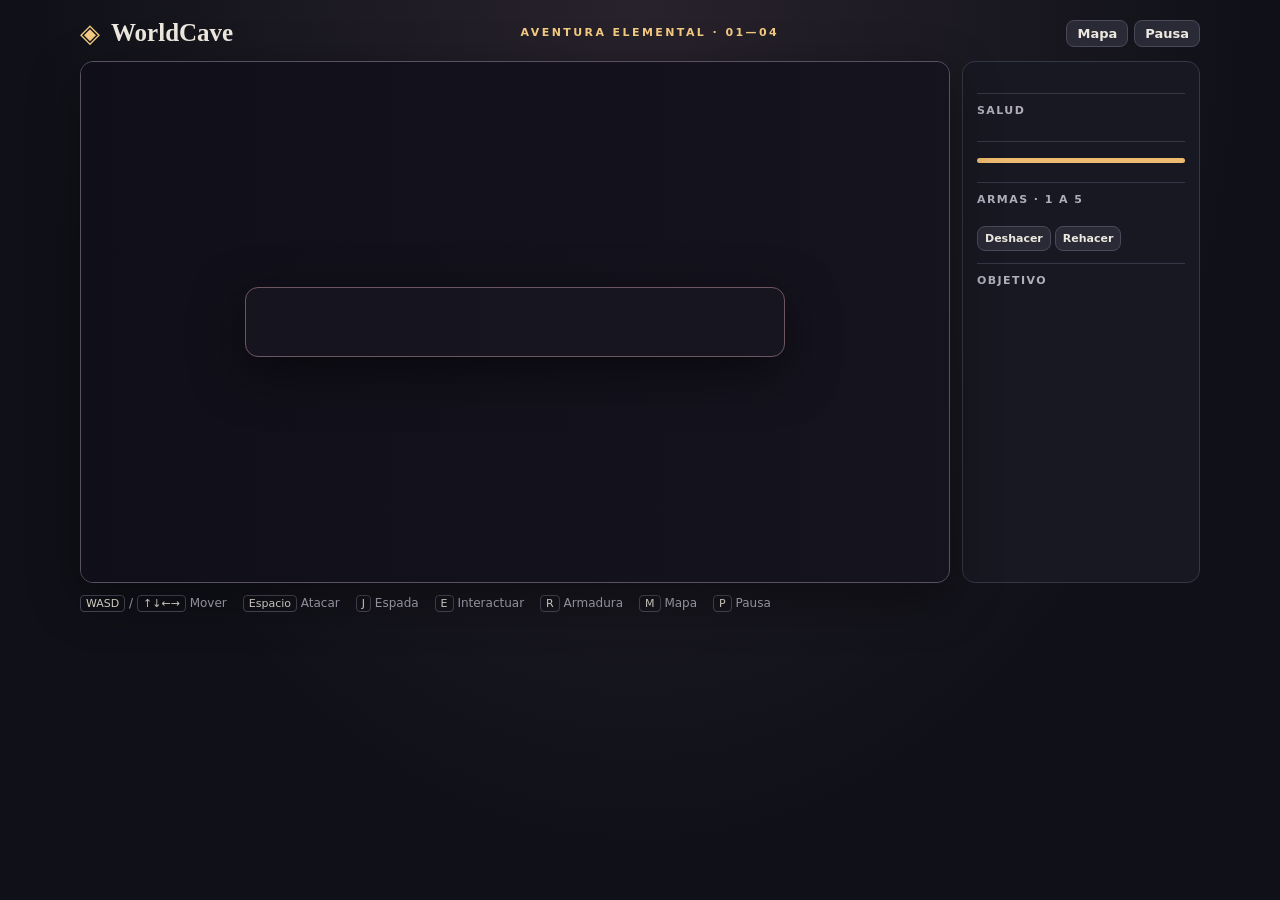
==== index.html @ fee8a946 "Extrae la matriz dispersa de obstáculos" ====
<!doctype html>
<html lang="es">
<head>
<meta charset="utf-8">
<meta name="viewport" content="width=device-width, initial-scale=1">
<title>WorldCave — Los cuatro elementos</title>
<link rel="stylesheet" href="styles.css">
</head>
<body><main>
<header><div class="brand"><span class="sigil">◈</span> WorldCave</div><span class="tag">Aventura elemental · 01—04</span><div class="tools"><button id="map" aria-label="Mostrar u ocultar minimapa">Mapa</button><button id="pause">Pausa</button></div></header>
<div class="board">
<div class="stage"><canvas id="game" width="900" height="540" aria-label="Mapa del juego WorldCave"></canvas><div class="overlay" id="overlay"><div class="dialog" id="dialog"></div></div></div>
<aside>
<div><div class="eyebrow" id="area"></div><h2 id="name"></h2><div class="trail" id="player"></div></div>
<div class="stat"><div class="label">Salud</div><div class="hearts" id="hearts"></div><div class="life" id="lives"></div></div>
<div class="stat"><div class="label" id="score"></div><div class="xp"><i id="xp"></i></div><div class="trail" id="rank"></div></div>
<div class="stat"><div class="label">Armas · 1 a 5</div><div class="inventory" id="weapons"></div><div class="trail" id="armor"></div><div class="inventory" id="armorList"></div><div class="inventory"><button id="undo" title="Deshacer equipamiento (Z)">Deshacer</button><button id="redo" title="Rehacer equipamiento (Y)">Rehacer</button></div></div>
<div class="stat"><div class="label">Objetivo</div><p class="mission" id="mission"></p><div class="trail" id="hint"></div></div>
</aside></div>
<div class="touch"><div><button data-key="arrowleft" aria-label="Izquierda">◀</button><button data-key="arrowup" aria-label="Arriba">▲</button><button data-key="arrowdown" aria-label="Abajo">▼</button><button data-key="arrowright" aria-label="Derecha">▶</button></div><div><button data-key=" ">Atacar</button><button data-key="e">Usar</button></div></div>
<div class="foot"><span><kbd>WASD</kbd> / <kbd>↑↓←→</kbd> Mover</span><span><kbd>Espacio</kbd> Atacar</span><span><kbd>J</kbd> Espada</span><span><kbd>E</kbd> Interactuar</span><span><kbd>R</kbd> Armadura</span><span><kbd>M</kbd> Mapa</span><span><kbd>P</kbd> Pausa</span></div>
</main>
<script src="estructuras/cola-prioridad.js"></script>
<script src="estructuras/pila.js"></script>
<script src="estructuras/matriz-dispersa.js"></script>
<script src="game.js"></script></body></html>
---- styles.css ----
:root{color-scheme:dark;--ink:#111219;--panel:#191b24;--gold:#f4cb82;--text:#eee9df;--muted:#b1adbd;--line:#363746}
*{box-sizing:border-box}body{margin:0;background:radial-gradient(ellipse at top,#28222b,#101118 67%);color:var(--text);font:15px/1.45 system-ui,sans-serif;min-height:100vh}
main{width:min(1120px,96vw);margin:0 auto;padding:18px 0 22px}header{display:flex;justify-content:space-between;align-items:center;gap:12px;margin-bottom:13px}
.brand{display:flex;align-items:center;gap:11px;font:700 25px Georgia,serif}.sigil{color:var(--gold);font:26px system-ui}.tag,.eyebrow{color:var(--gold);font-size:11px;letter-spacing:.22em;font-weight:800;text-transform:uppercase}
button{background:#292a36;color:var(--text);border:1px solid #4b4959;border-radius:8px;padding:8px 13px;cursor:pointer;font:700 13px system-ui;touch-action:manipulation}
button:hover{background:#3a3947}button:focus-visible{outline:2px solid #fff;outline-offset:2px}button.primary{background:var(--gold);color:#241b17;border-color:#ffe0a7}button.primary:hover{background:#ffe1a8}button:disabled{opacity:.48;cursor:default}
.board{display:grid;grid-template-columns:minmax(0,1fr) 238px;gap:12px}.stage{position:relative;overflow:hidden;border:1px solid #595061;border-radius:13px;background:#171520;aspect-ratio: 5/3;box-shadow:0 16px 50px #0006}canvas{display:block;width:100%;height:100%}
.overlay{position:absolute;inset:0;display:grid;place-items:center;background:linear-gradient(90deg,#100f19ed,#13111c70);overflow:auto;padding:12px}.overlay[hidden]{display:none}.dialog{width:min(540px,94%);padding:clamp(12px,3vw,34px);background:#171520e8;border:1px solid #6d5661;border-radius:13px;box-shadow:0 15px 50px #0008}
h1,h2,p{margin:0}h1{font:700 clamp(28px,5.5vw,63px)/.98 Georgia,serif;letter-spacing:-.05em;margin:7px 0;color:#fff4dd}h2{font:700 22px Georgia,serif;margin:5px 0}p{color:var(--muted)}.subtitle{color:var(--gold);font:italic clamp(14px,2.5vw,22px) Georgia,serif;margin-bottom:10px}.actions{display:flex;gap:8px;flex-wrap:wrap;margin-top:13px}
aside{border:1px solid var(--line);border-radius:13px;background:#171821;padding:14px;display:flex;flex-direction:column;gap:12px}.stat{border-top:1px solid var(--line);padding-top:9px}.label{color:var(--muted);font-size:11px;letter-spacing:.13em;text-transform:uppercase;font-weight:750}.hearts{display:flex;gap:3px;margin:5px 0;color:#fb788b;font-size:19px}.heart{position:relative;color:#4c3948;line-height:1}.heart i{font-style:normal;position:absolute;inset:0 auto 0 0;overflow:hidden;color:#fb788b}.life{color:var(--gold);font-size:13px}.xp{height:5px;background:#34323e;border-radius:9px;margin:7px 0;overflow:hidden}.xp i{display:block;height:100%;background:#edbb70}
.inventory{display:flex;gap:4px;flex-wrap:wrap;margin-top:6px}.inventory button{padding:5px 7px;font-size:11px}.inventory button.on{border-color:var(--gold);color:var(--gold)}.tip{font-size:12px}.mission{font-size:13px;color:var(--text);min-height:36px}.trail{color:var(--muted);font-size:11px;margin-top:3px}.foot{display:flex;gap:10px 16px;flex-wrap:wrap;align-items:center;margin-top:12px;color:var(--muted);font-size:12px}kbd{border:1px solid #4a4857;border-radius:4px;padding:1px 5px;color:var(--text);font:11px system-ui}.touch{display:none}.tools{display:flex;gap:6px}.tools button{padding:5px 10px}
@media(max-width:840px){.board{grid-template-columns:1fr}aside{display:grid;grid-template-columns:1fr 1fr}.tag{display:none}}
@media(pointer:coarse){.touch{display:flex;justify-content:space-between;gap:6px;margin-top:9px;touch-action:none}.touch div{display:flex;gap:5px}.touch button{min-height:41px;padding:7px 10px;touch-action:none}}
@media(max-width:480px){main{padding-top:8px}aside{padding:10px;gap:7px}.dialog{padding:9px 12px}.dialog p{font-size:12px}.dialog .actions{margin-top:6px}.dialog button{padding:6px 9px}.subtitle{margin-bottom:4px}}
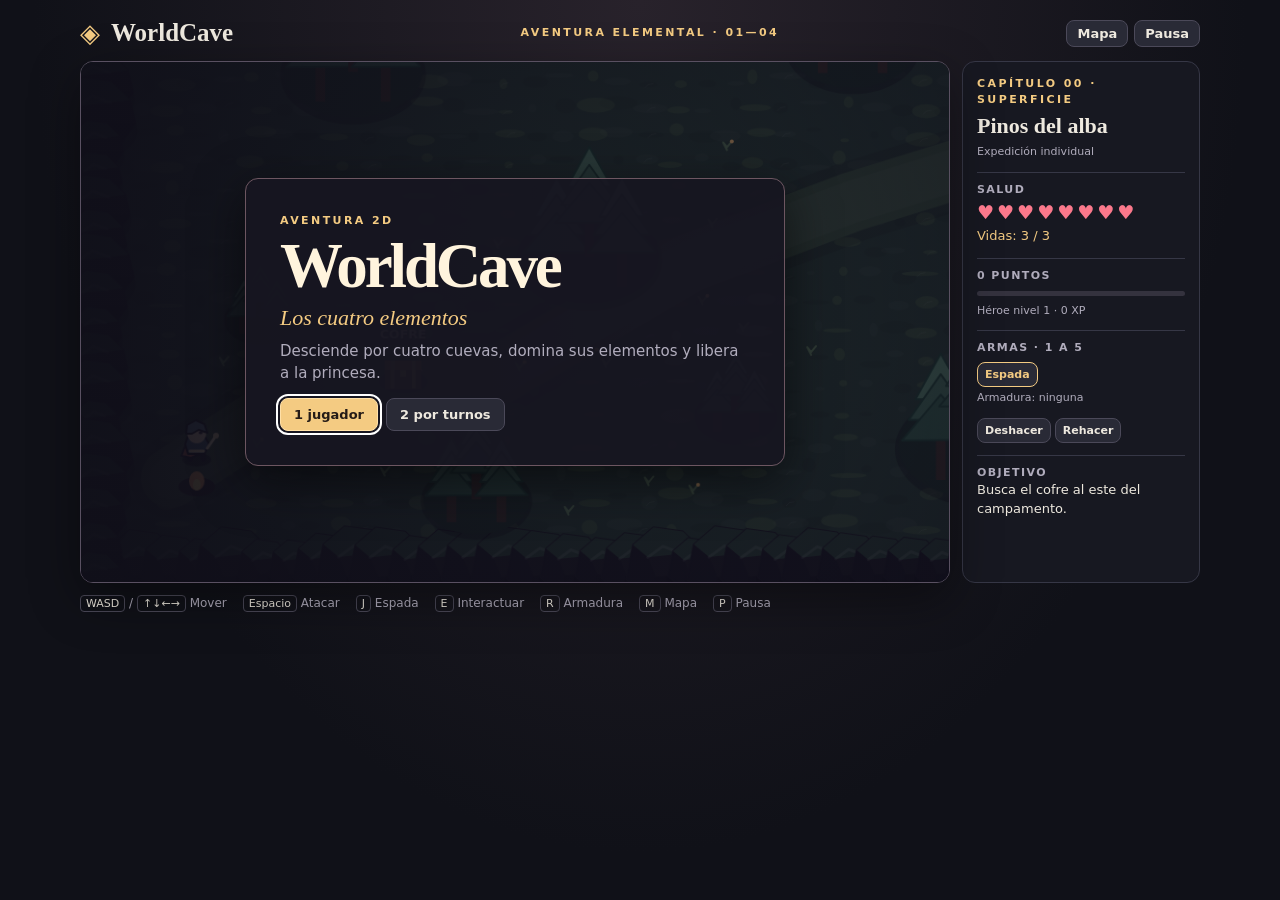
==== commit d9d65581: "Extrae la pila LIFO para deshacer y rehacer" ====
--- a/index.html
+++ b/index.html
@@ -22,6 +22,5 @@
 </main>
 <script src="estructuras/cola-prioridad.js"></script>
 <script src="estructuras/pila.js"></script>
-<script src="estructuras/matriz-dispersa.js"></script>
 <script src="game.js"></script></body></html>
 
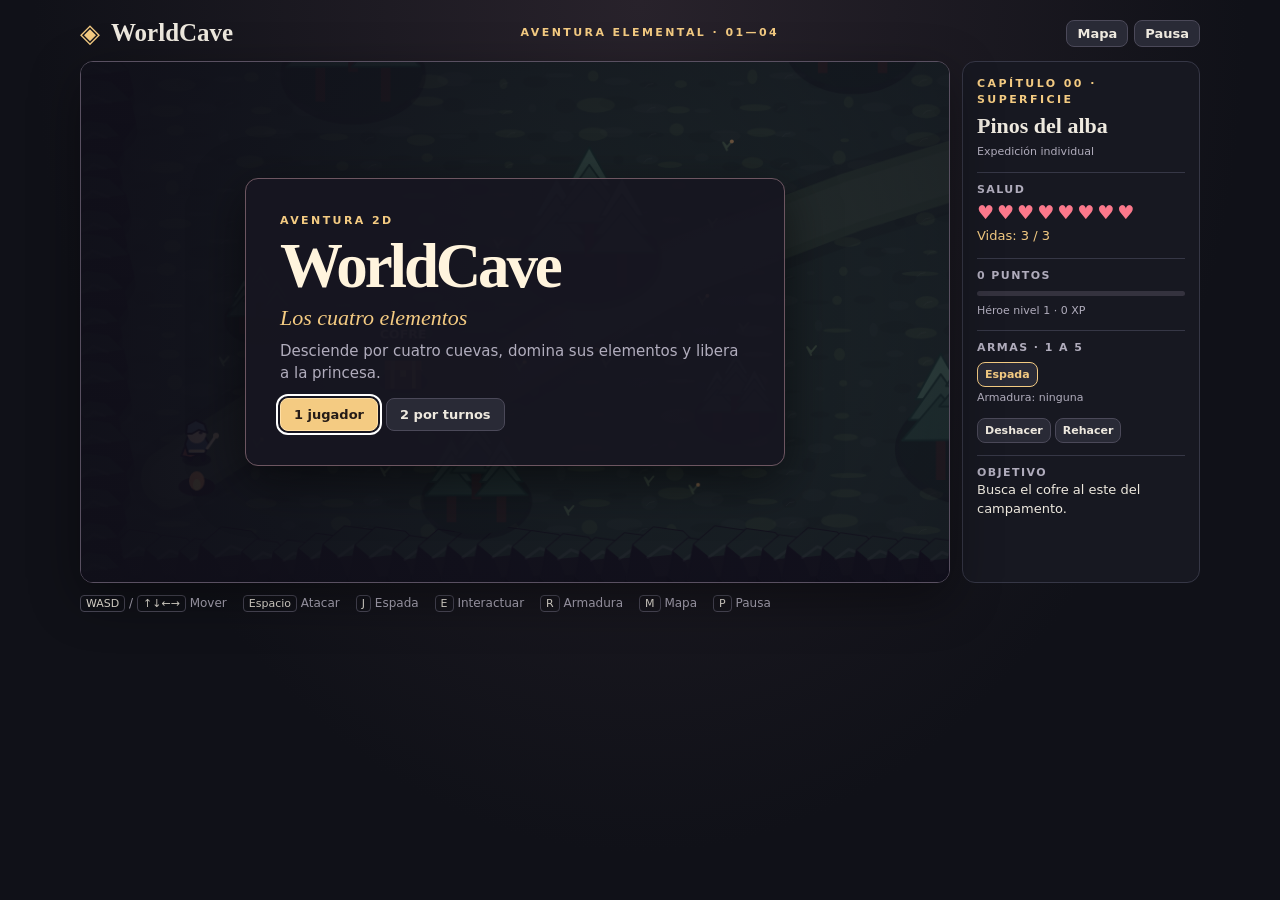
==== commit ec27a07a: "Extrae la búsqueda del grafo de adyacencia" ====
--- a/index.html
+++ b/index.html
@@ -22,5 +22,7 @@
 </main>
 <script src="estructuras/cola-prioridad.js"></script>
 <script src="estructuras/pila.js"></script>
+<script src="estructuras/matriz-dispersa.js"></script>
+<script src="estructuras/grafo-adyacencia.js"></script>
 <script src="game.js"></script></body></html>
 
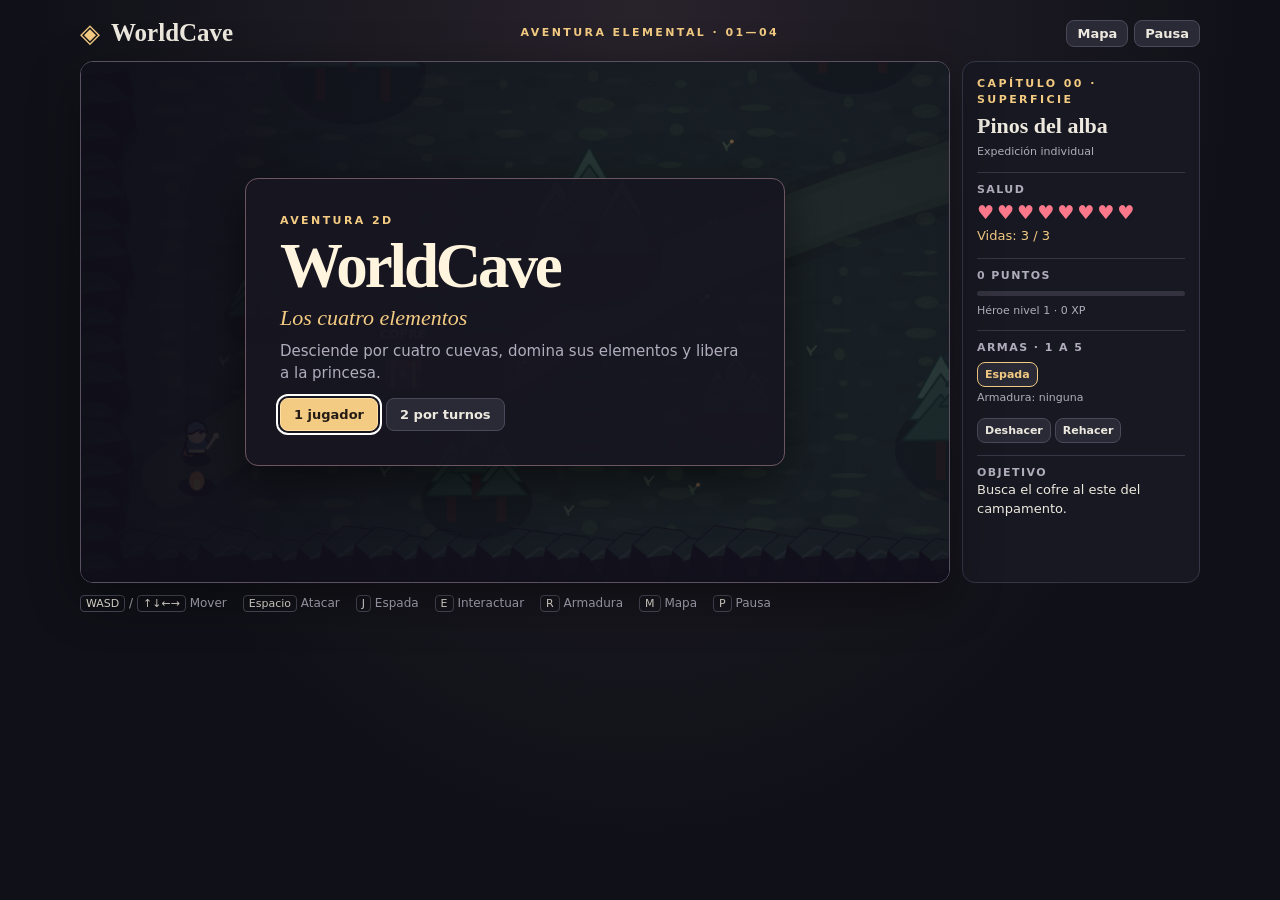
==== commit 61a7c7ed: "Extrae la actualización del contador de puntaje" ====
--- a/index.html
+++ b/index.html
@@ -24,5 +24,6 @@
 <script src="estructuras/pila.js"></script>
 <script src="estructuras/matriz-dispersa.js"></script>
 <script src="estructuras/grafo-adyacencia.js"></script>
+<script src="estructuras/contador-puntaje.js"></script>
 <script src="game.js"></script></body></html>
 
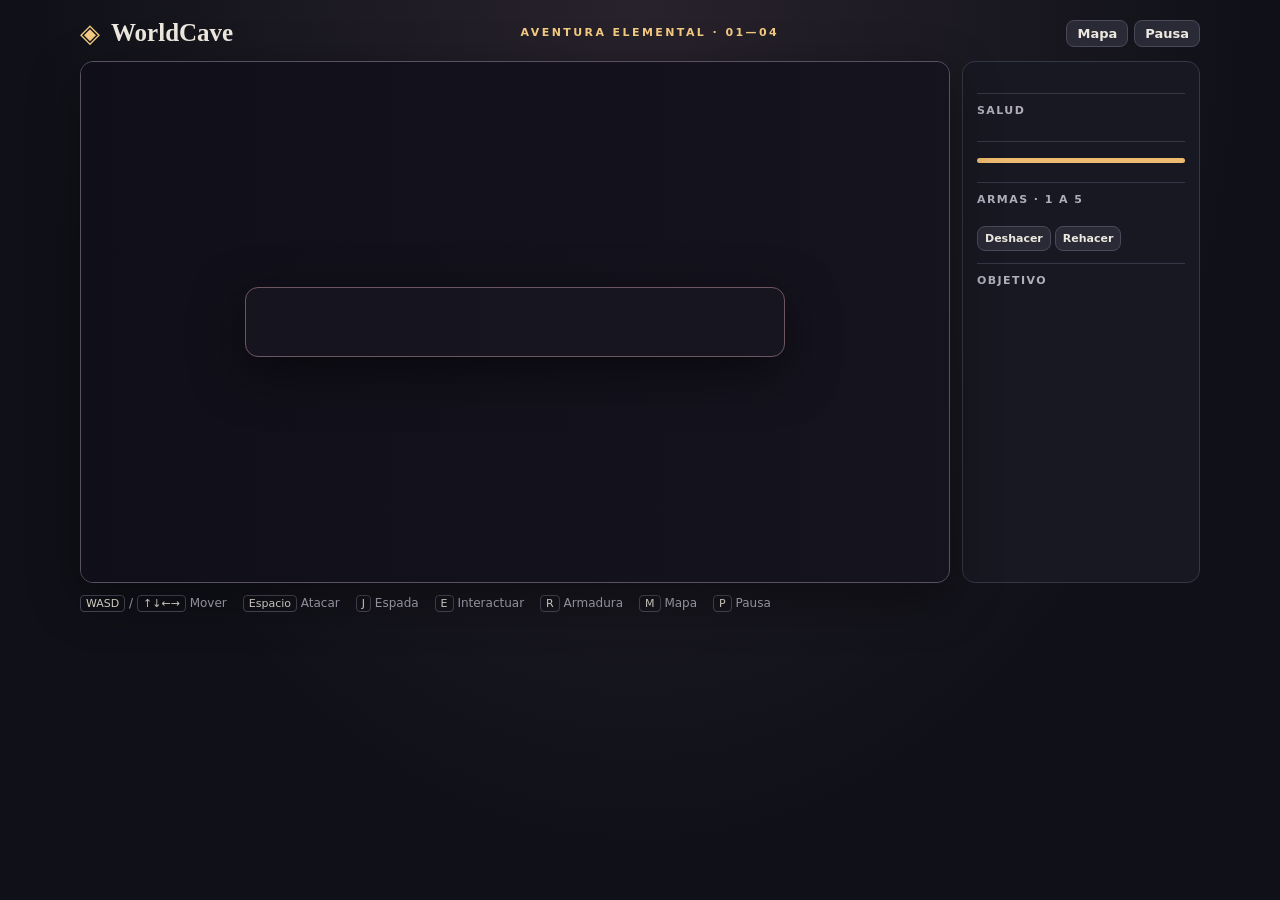
==== commit 5f7db886: "Extrae el arreglo dinámico de enemigos" ====
--- a/index.html
+++ b/index.html
@@ -25,5 +25,8 @@
 <script src="estructuras/matriz-dispersa.js"></script>
 <script src="estructuras/grafo-adyacencia.js"></script>
 <script src="estructuras/contador-puntaje.js"></script>
+<script src="estructuras/arreglo-inventario.js"></script>
+<script src="estructuras/arreglo-fijo.js"></script>
+<script src="estructuras/arreglo-enemigos.js"></script>
 <script src="game.js"></script></body></html>
 
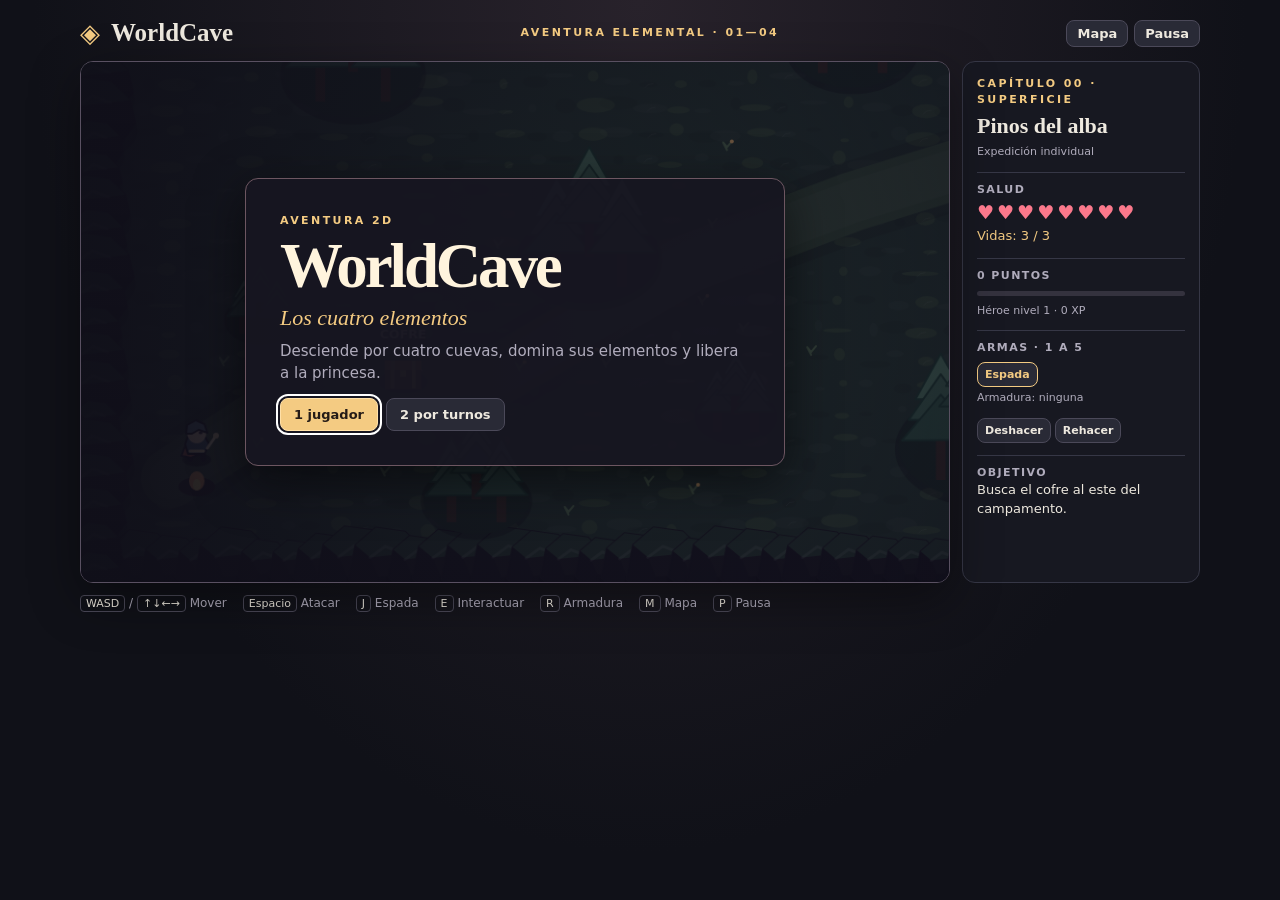
==== commit c3ba9f19: "Extrae el arreglo fijo para jugadores y niveles" ====
--- a/index.html
+++ b/index.html
@@ -27,6 +27,5 @@
 <script src="estructuras/contador-puntaje.js"></script>
 <script src="estructuras/arreglo-inventario.js"></script>
 <script src="estructuras/arreglo-fijo.js"></script>
-<script src="estructuras/arreglo-enemigos.js"></script>
 <script src="game.js"></script></body></html>
 
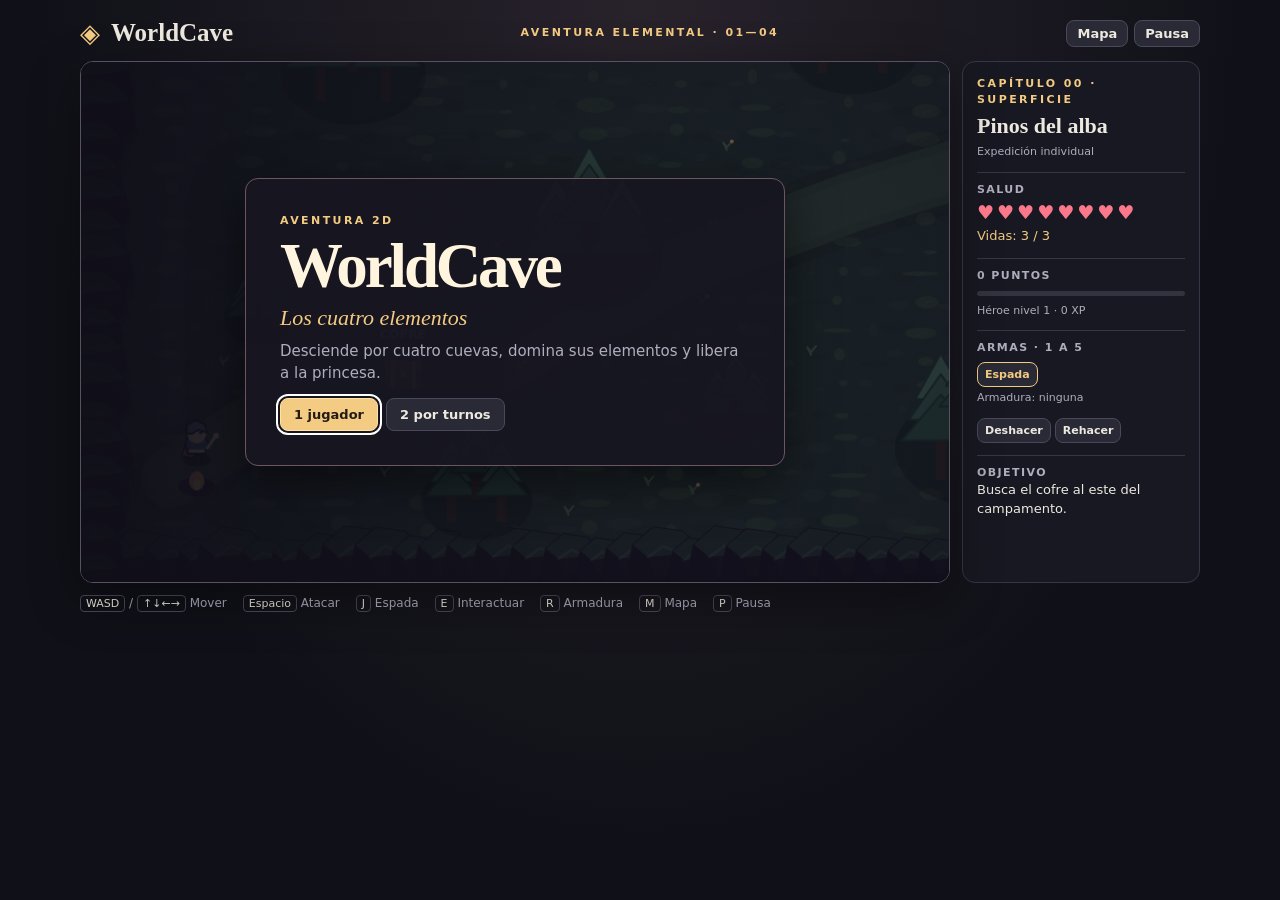
==== commit 222772bc: "Separa la lógica del dominio de la interfaz Canvas" ====
--- a/index.html
+++ b/index.html
@@ -27,5 +27,7 @@
 <script src="estructuras/contador-puntaje.js"></script>
 <script src="estructuras/arreglo-inventario.js"></script>
 <script src="estructuras/arreglo-fijo.js"></script>
-<script src="game.js"></script></body></html>
+<script src="estructuras/arreglo-enemigos.js"></script>
+<script src="dominio/juego.js"></script>
+<script src="interfaz.js"></script></body></html>
 
